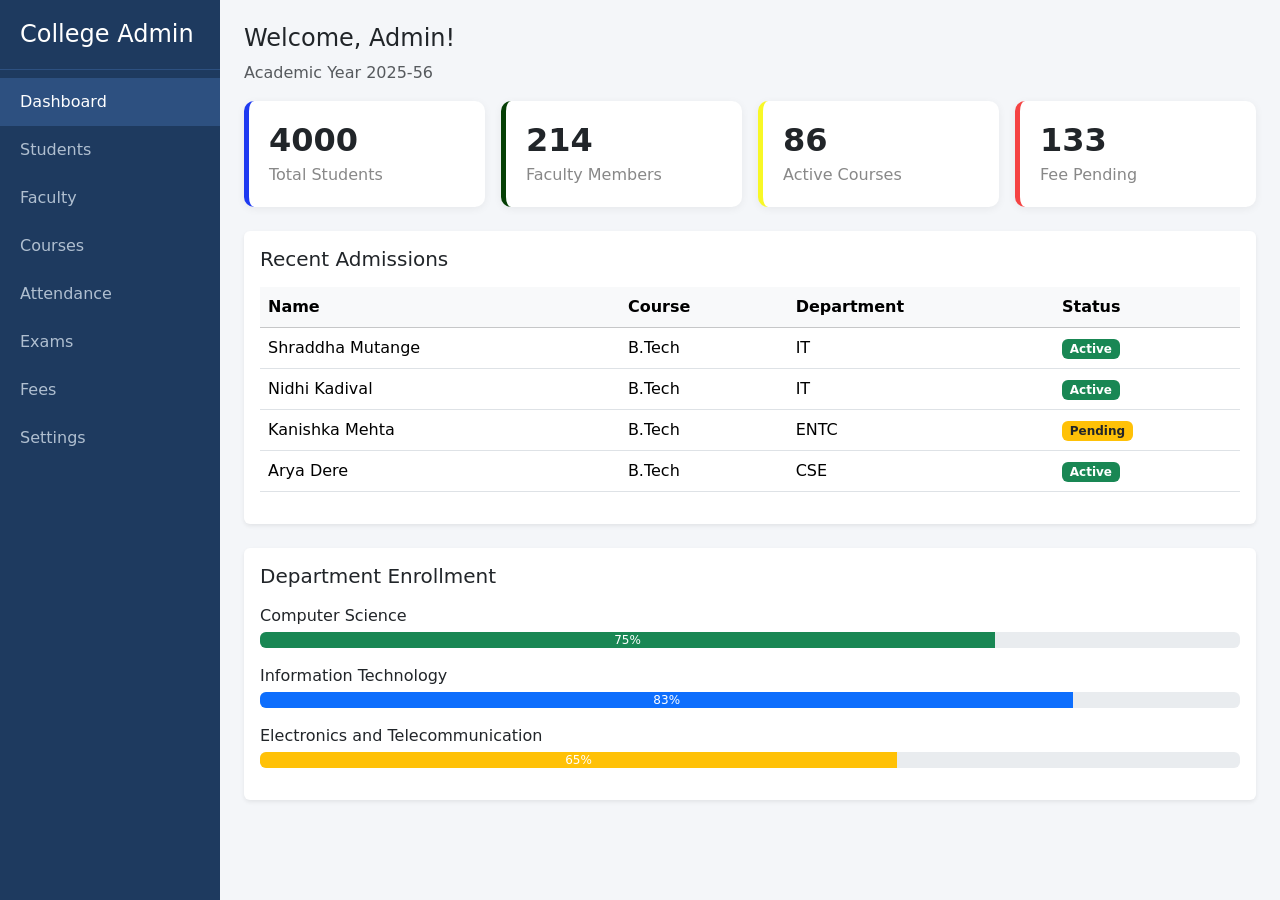
==== Dashboard-vag-project1/index.html @ 2eb4da4d "Initial Commit" ====
<!doctype html>
<html lang="en">
    <head>
        <meta charset="UTF-8" />
        <meta name="viewport" content="width=device-width, initial-scale=1.0" />
        <title>College Admin Dashboard</title>
        <link
            href="https://cdn.jsdelivr.net/npm/bootstrap@5.3.8/dist/css/bootstrap.min.css"
            rel="stylesheet"
            integrity="sha384-sRIl4kxILFvY47J16cr9ZwB07vP4J8+LH7qKQnuqkuIAvNWLzeN8tE5YBujZqJLB"
            crossorigin="anonymous"
        />
        <script
            src="https://cdn.jsdelivr.net/npm/bootstrap@5.3.8/dist/js/bootstrap.bundle.min.js"
            integrity="sha384-FKyoEForCGlyvwx9Hj09JcYn3nv7wiPVlz7YYwJrWVcXK/BmnVDxM+D2scQbITxI"
            crossorigin="anonymous"
        ></script>
        <style>
            body {
                background: #f4f6f9;
            }

            /* SIDEBAR */
            #sidebar {
                background: #1e3a5f;
                width: 220px;
                min-height: 100vh;
                position: fixed;
                top: 0;
                left: 0;
            }

            #sidebar h4 {
                color: #fff;
                padding: 20px;
                border-bottom: 1px solid #2d5080;
            }

            #sidebar a {
                display: block;
                padding: 12px 20px;
                color: #b0bfd0;
                text-decoration: none;
            }

            #sidebar a:hover,
            #sidebar a.active {
                background-color: #2d5080;
                color: #fff;
            }

            /* MAIN */
            #main {
                margin-left: 220px;
                padding: 24px;
            }

            /* STAT CARD */
            .stat-card {
                background: #fff;
                border-radius: 10px;
                padding: 20px;
                border-left: 5px solid;
                box-shadow: 0 2px 8px rgba(0, 0, 0, 0.06);
            }

            .stat-card h3 {
                font-size: 2rem;
                font-weight: 700;
                margin: 0;
            }

            .stat-card p {
                color: #888;
                margin: 4px 0 0;
            }
        </style>
    </head>
    <body>
        <!-- SIDEBAR -->
        <div id="sidebar">
            <h4>College Admin</h4>
            <a href="#" class="active">Dashboard</a>
            <a href="#">Students</a>
            <a href="#">Faculty</a>
            <a href="#">Courses</a>
            <a href="#">Attendance</a>
            <a href="#">Exams</a>
            <a href="#">Fees</a>
            <a href="#">Settings</a>
        </div>

        <!-- MAIN CONTENT -->
        <div id="main">
            <h4 class="md-1">Welcome, Admin!</h4>
            <p class="text-muted md-4">Academic Year 2025-56</p>

            <!-- STAT CARDS -->
            <div class="row g-3 mb-4">
                <div class="col-md-3">
                    <div class="stat-card" style="border-color: #1e3af1">
                        <h3>4000</h3>
                        <p>Total Students</p>
                    </div>
                </div>
                <div class="col-md-3">
                    <div class="stat-card" style="border-color: rgb(5, 63, 5)">
                        <h3>214</h3>
                        <p>Faculty Members</p>
                    </div>
                </div>
                <div class="col-md-3">
                    <div
                        class="stat-card"
                        style="border-color: rgb(248, 248, 38)"
                    >
                        <h3>86</h3>
                        <p>Active Courses</p>
                    </div>
                </div>
                <div class="col-md-3">
                    <div
                        class="stat-card"
                        style="border-color: rgb(245, 67, 67)"
                    >
                        <h3>133</h3>
                        <p>Fee Pending</p>
                    </div>
                </div>
            </div>

            <!-- RECENT STUDENTS TABLE -->
            <div class="bg-white rounded p-3 shadow-sm mb-4">
                <h5 class="mb-3">Recent Admissions</h5>
                <table class="table table-hover">
                    <thead class="table-light">
                        <tr>
                            <th>Name</th>
                            <th>Course</th>
                            <th>Department</th>
                            <th>Status</th>
                        </tr>
                    </thead>
                    <tbody>
                        <tr>
                            <td>Shraddha Mutange</td>
                            <td>B.Tech</td>
                            <td>IT</td>
                            <td>
                                <span class="badge bg-success">Active</span>
                            </td>
                        </tr>

                        <tr>
                            <td>Nidhi Kadival</td>
                            <td>B.Tech</td>
                            <td>IT</td>
                            <td>
                                <span class="badge bg-success">Active</span>
                            </td>
                        </tr>

                        <tr>
                            <td>Kanishka Mehta</td>
                            <td>B.Tech</td>
                            <td>ENTC</td>
                            <td>
                                <span class="badge bg-warning text-dark"
                                    >Pending</span
                                >
                            </td>
                        </tr>

                        <tr>
                            <td>Arya Dere</td>
                            <td>B.Tech</td>
                            <td>CSE</td>
                            <td>
                                <span class="badge bg-success">Active</span>
                            </td>
                        </tr>
                    </tbody>
                </table>
            </div>

            <!-- DEPARTMENT PROGRESS -->
            <div class="bg-white rounded p-3 shadow-sm">
                <h5 class="mb-3">Department Enrollment</h5>
                <p class="mb-1">Computer Science</p>
                <div class="progress mb-3">
                    <div class="progress-bar bg-success" style="width: 75%">
                        75%
                    </div>
                </div>

                <p class="mb-1">Information Technology</p>
                <div class="progress mb-3">
                    <div class="progress-bar bg-primary" style="width: 83%">
                        83%
                    </div>
                </div>

                <p class="mb-1">Electronics and Telecommunication</p>
                <div class="progress mb-3">
                    <div class="progress-bar bg-warning" style="width: 65%">
                        65%
                    </div>
                </div>
            </div>
        </div>
    </body>
</html>
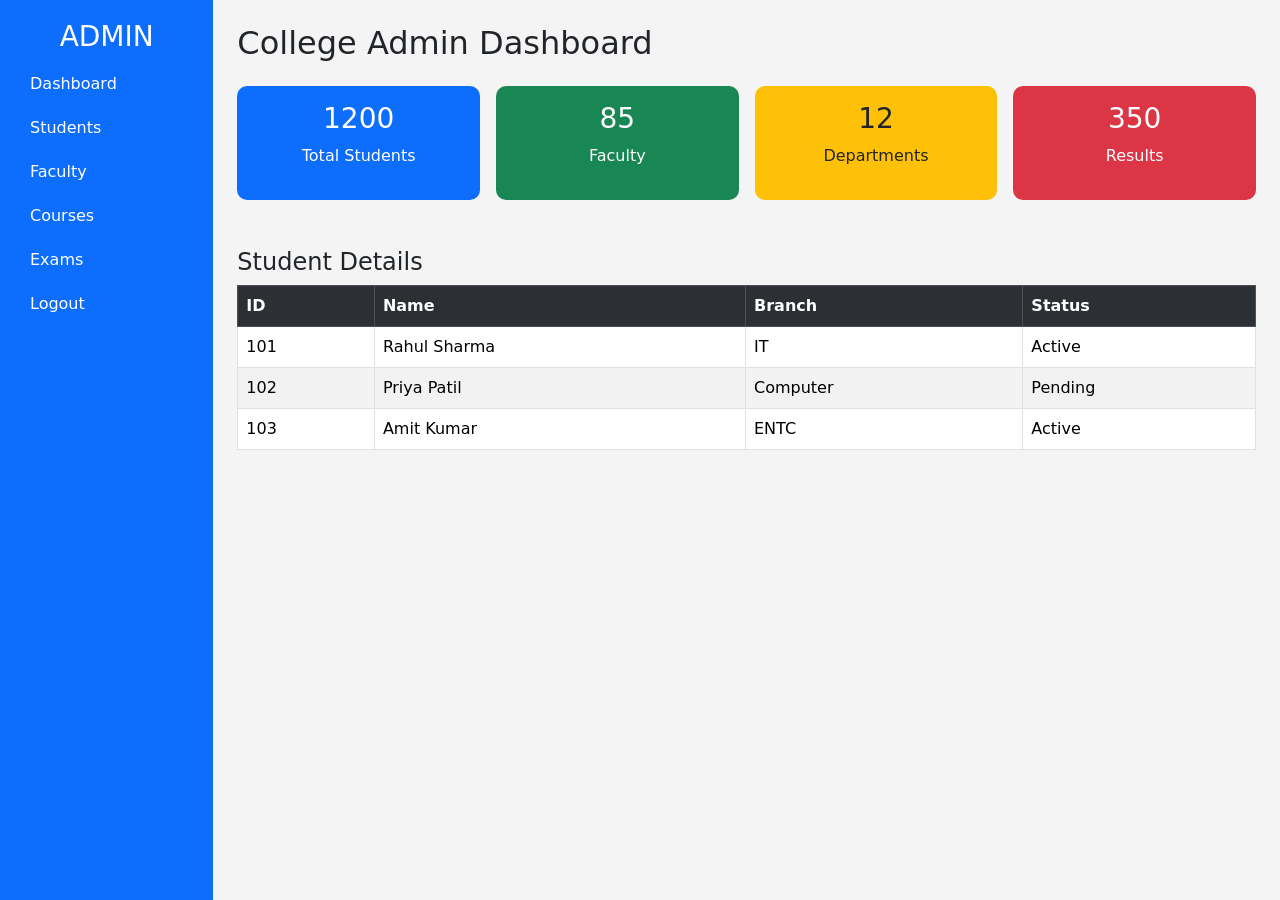
==== commit 9140a058: "Initial commit" ====
--- a/Dashboard-vag-project1/index.html
+++ b/Dashboard-vag-project1/index.html
@@ -1,212 +1,140 @@
-<!doctype html>
+<!DOCTYPE html>
 <html lang="en">
-    <head>
-        <meta charset="UTF-8" />
-        <meta name="viewport" content="width=device-width, initial-scale=1.0" />
-        <title>College Admin Dashboard</title>
-        <link
-            href="https://cdn.jsdelivr.net/npm/bootstrap@5.3.8/dist/css/bootstrap.min.css"
-            rel="stylesheet"
-            integrity="sha384-sRIl4kxILFvY47J16cr9ZwB07vP4J8+LH7qKQnuqkuIAvNWLzeN8tE5YBujZqJLB"
-            crossorigin="anonymous"
-        />
-        <script
-            src="https://cdn.jsdelivr.net/npm/bootstrap@5.3.8/dist/js/bootstrap.bundle.min.js"
-            integrity="sha384-FKyoEForCGlyvwx9Hj09JcYn3nv7wiPVlz7YYwJrWVcXK/BmnVDxM+D2scQbITxI"
-            crossorigin="anonymous"
-        ></script>
-        <style>
-            body {
-                background: #f4f6f9;
-            }
+<head>
+<meta charset="UTF-8">
+<meta name="viewport" content="width=device-width, initial-scale=1.0">
+<title>College Dashboard</title>
 
-            /* SIDEBAR */
-            #sidebar {
-                background: #1e3a5f;
-                width: 220px;
-                min-height: 100vh;
-                position: fixed;
-                top: 0;
-                left: 0;
-            }
+<link href="https://cdn.jsdelivr.net/npm/bootstrap@5.3.3/dist/css/bootstrap.min.css" rel="stylesheet">
 
-            #sidebar h4 {
-                color: #fff;
-                padding: 20px;
-                border-bottom: 1px solid #2d5080;
-            }
+<style>
+body{
+    background:#f4f4f4;
+}
 
-            #sidebar a {
-                display: block;
-                padding: 12px 20px;
-                color: #b0bfd0;
-                text-decoration: none;
-            }
+.sidebar{
+    height:100vh;
+    background:#0d6efd;
+    padding:20px;
+}
 
-            #sidebar a:hover,
-            #sidebar a.active {
-                background-color: #2d5080;
-                color: #fff;
-            }
+.sidebar a{
+    display:block;
+    color:white;
+    text-decoration:none;
+    padding:10px;
+}
 
-            /* MAIN */
-            #main {
-                margin-left: 220px;
-                padding: 24px;
-            }
+.sidebar a:hover{
+    background:white;
+    color:#0d6efd;
+}
 
-            /* STAT CARD */
-            .stat-card {
-                background: #fff;
-                border-radius: 10px;
-                padding: 20px;
-                border-left: 5px solid;
-                box-shadow: 0 2px 8px rgba(0, 0, 0, 0.06);
-            }
+.card{
+    border:none;
+    border-radius:10px;
+}
+</style>
+</head>
 
-            .stat-card h3 {
-                font-size: 2rem;
-                font-weight: 700;
-                margin: 0;
-            }
+<body>
 
-            .stat-card p {
-                color: #888;
-                margin: 4px 0 0;
-            }
-        </style>
-    </head>
-    <body>
-        <!-- SIDEBAR -->
-        <div id="sidebar">
-            <h4>College Admin</h4>
-            <a href="#" class="active">Dashboard</a>
-            <a href="#">Students</a>
-            <a href="#">Faculty</a>
-            <a href="#">Courses</a>
-            <a href="#">Attendance</a>
-            <a href="#">Exams</a>
-            <a href="#">Fees</a>
-            <a href="#">Settings</a>
-        </div>
+<div class="container-fluid">
+<div class="row">
 
-        <!-- MAIN CONTENT -->
-        <div id="main">
-            <h4 class="md-1">Welcome, Admin!</h4>
-            <p class="text-muted md-4">Academic Year 2025-56</p>
+    <!-- Sidebar -->
+    <div class="col-md-2 sidebar text-white">
+        <h3 class="text-center">ADMIN</h3>
 
-            <!-- STAT CARDS -->
-            <div class="row g-3 mb-4">
-                <div class="col-md-3">
-                    <div class="stat-card" style="border-color: #1e3af1">
-                        <h3>4000</h3>
-                        <p>Total Students</p>
-                    </div>
-                </div>
-                <div class="col-md-3">
-                    <div class="stat-card" style="border-color: rgb(5, 63, 5)">
-                        <h3>214</h3>
-                        <p>Faculty Members</p>
-                    </div>
-                </div>
-                <div class="col-md-3">
-                    <div
-                        class="stat-card"
-                        style="border-color: rgb(248, 248, 38)"
-                    >
-                        <h3>86</h3>
-                        <p>Active Courses</p>
-                    </div>
-                </div>
-                <div class="col-md-3">
-                    <div
-                        class="stat-card"
-                        style="border-color: rgb(245, 67, 67)"
-                    >
-                        <h3>133</h3>
-                        <p>Fee Pending</p>
-                    </div>
+        <a href="#">Dashboard</a>
+        <a href="#">Students</a>
+        <a href="#">Faculty</a>
+        <a href="#">Courses</a>
+        <a href="#">Exams</a>
+        <a href="#">Logout</a>
+    </div>
+
+    <!-- Main Content -->
+    <div class="col-md-10 p-4">
+
+        <h2>College Admin Dashboard</h2>
+
+        <!-- Cards -->
+        <div class="row g-3 mt-2">
+
+            <div class="col-md-3">
+                <div class="card bg-primary text-white p-3 text-center">
+                    <h3>1200</h3>
+                    <p>Total Students</p>
                 </div>
             </div>
 
-            <!-- RECENT STUDENTS TABLE -->
-            <div class="bg-white rounded p-3 shadow-sm mb-4">
-                <h5 class="mb-3">Recent Admissions</h5>
-                <table class="table table-hover">
-                    <thead class="table-light">
-                        <tr>
-                            <th>Name</th>
-                            <th>Course</th>
-                            <th>Department</th>
-                            <th>Status</th>
-                        </tr>
-                    </thead>
-                    <tbody>
-                        <tr>
-                            <td>Shraddha Mutange</td>
-                            <td>B.Tech</td>
-                            <td>IT</td>
-                            <td>
-                                <span class="badge bg-success">Active</span>
-                            </td>
-                        </tr>
-
-                        <tr>
-                            <td>Nidhi Kadival</td>
-                            <td>B.Tech</td>
-                            <td>IT</td>
-                            <td>
-                                <span class="badge bg-success">Active</span>
-                            </td>
-                        </tr>
-
-                        <tr>
-                            <td>Kanishka Mehta</td>
-                            <td>B.Tech</td>
-                            <td>ENTC</td>
-                            <td>
-                                <span class="badge bg-warning text-dark"
-                                    >Pending</span
-                                >
-                            </td>
-                        </tr>
-
-                        <tr>
-                            <td>Arya Dere</td>
-                            <td>B.Tech</td>
-                            <td>CSE</td>
-                            <td>
-                                <span class="badge bg-success">Active</span>
-                            </td>
-                        </tr>
-                    </tbody>
-                </table>
+            <div class="col-md-3">
+                <div class="card bg-success text-white p-3 text-center">
+                    <h3>85</h3>
+                    <p>Faculty</p>
+                </div>
             </div>
 
-            <!-- DEPARTMENT PROGRESS -->
-            <div class="bg-white rounded p-3 shadow-sm">
-                <h5 class="mb-3">Department Enrollment</h5>
-                <p class="mb-1">Computer Science</p>
-                <div class="progress mb-3">
-                    <div class="progress-bar bg-success" style="width: 75%">
-                        75%
-                    </div>
-                </div>
-
-                <p class="mb-1">Information Technology</p>
-                <div class="progress mb-3">
-                    <div class="progress-bar bg-primary" style="width: 83%">
-                        83%
-                    </div>
-                </div>
-
-                <p class="mb-1">Electronics and Telecommunication</p>
-                <div class="progress mb-3">
-                    <div class="progress-bar bg-warning" style="width: 65%">
-                        65%
-                    </div>
+            <div class="col-md-3">
+                <div class="card bg-warning p-3 text-center">
+                    <h3>12</h3>
+                    <p>Departments</p>
                 </div>
             </div>
+
+            <div class="col-md-3">
+                <div class="card bg-danger text-white p-3 text-center">
+                    <h3>350</h3>
+                    <p>Results</p>
+                </div>
+            </div>
+
         </div>
-    </body>
-</html>
+
+        <!-- Table -->
+        <div class="mt-5">
+
+            <h4>Student Details</h4>
+
+            <table class="table table-bordered table-striped bg-white">
+
+                <tr class="table-dark">
+                    <th>ID</th>
+                    <th>Name</th>
+                    <th>Branch</th>
+                    <th>Status</th>
+                </tr>
+
+                <tr>
+                    <td>101</td>
+                    <td>Rahul Sharma</td>
+                    <td>IT</td>
+                    <td>Active</td>
+                </tr>
+
+                <tr>
+                    <td>102</td>
+                    <td>Priya Patil</td>
+                    <td>Computer</td>
+                    <td>Pending</td>
+                </tr>
+
+                <tr>
+                    <td>103</td>
+                    <td>Amit Kumar</td>
+                    <td>ENTC</td>
+                    <td>Active</td>
+                </tr>
+
+            </table>
+
+        </div>
+
+    </div>
+
+</div>
+</div>
+
+</body>
+</html>
